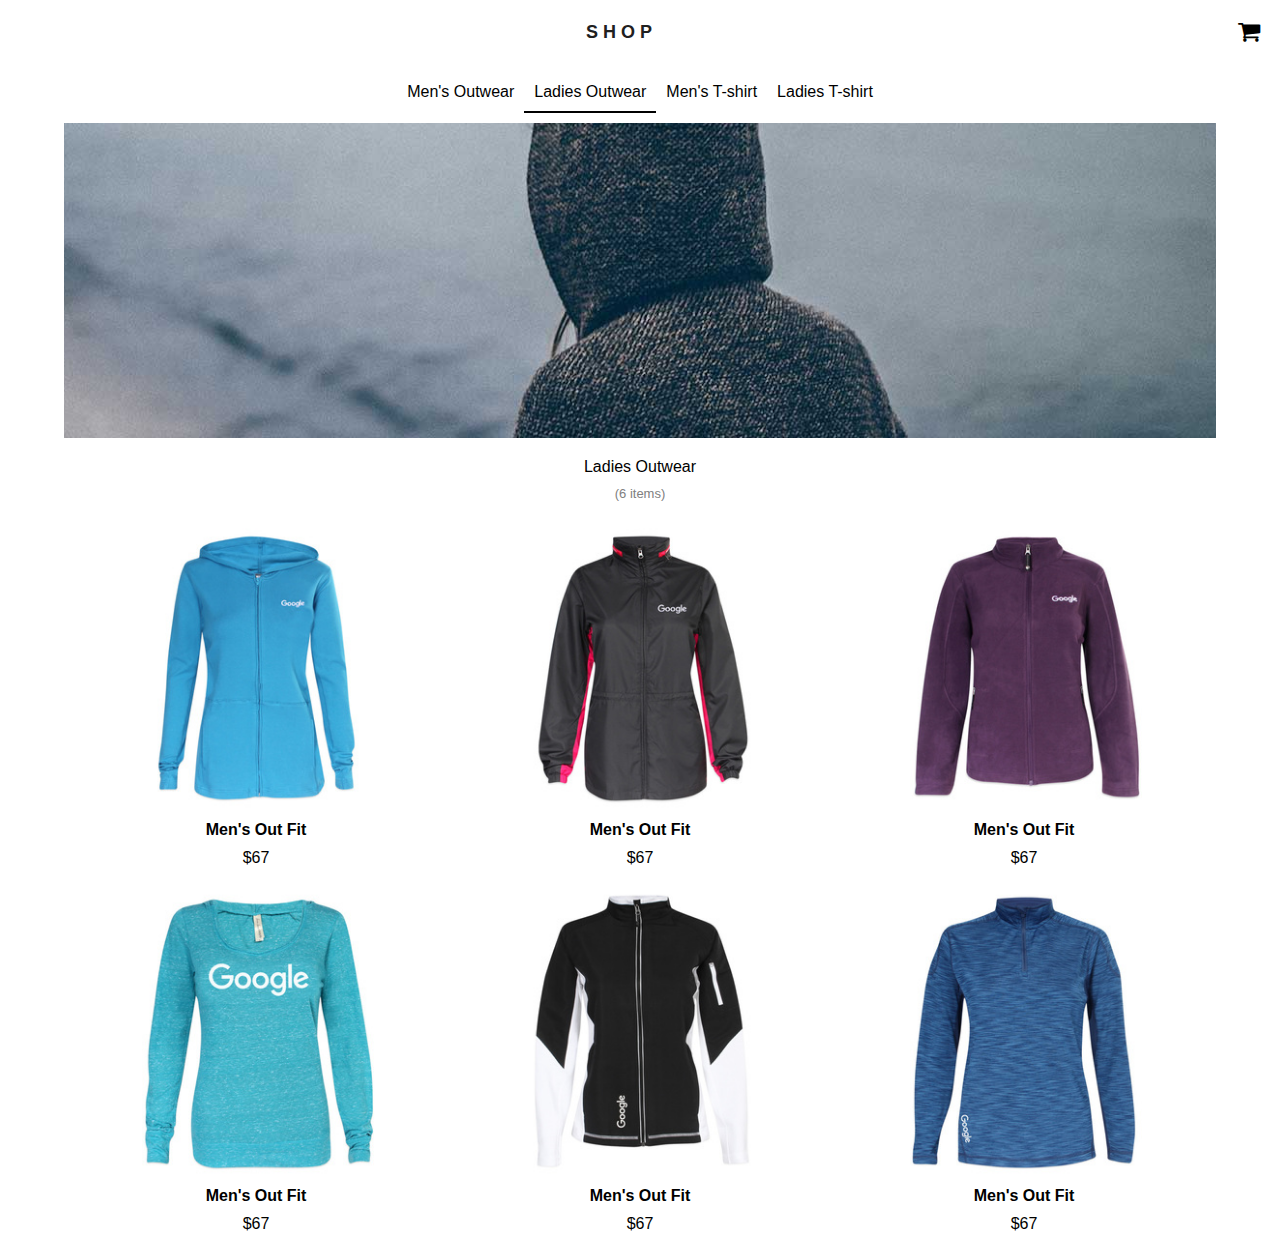
==== Ladies_Outwear.html @ 6f286b20 "all done" ====
<!DOCTYPE html>
<html lang="en">
<head>
    <meta charset="UTF-8">
    <meta name="viewport" content="width=device-width, initial-scale=1.0">
    <title>Document</title>
    <link rel="stylesheet" href="./style.css">
    <link rel="stylesheet" href="https://cdnjs.cloudflare.com/ajax/libs/font-awesome/4.7.0/css/font-awesome.min.css">

</head>
<body>
    <!-- <div class="top-bar">
        <div>
            <nav class="navbar">
                <input type="checkbox" id="menu-toggle">
                <label for="menu-toggle" class="hamburger">
                    <span></span>
                    <span></span>
                    <span></span>
                </label>
                
                <ul class="menu">
                    <li><a href="./Men's_Outwear.html">Men's Outwear</a></li>
                    <li><a href="./Ladies_Outwear.html">Ladies Outwear</a></li>
                    <li><a href="./Men's_T-shirt.html">Men's T-shirt</a></li>
                    <li><a href="./Ladies_T-shirt.html">Ladies T-shirt</a></li>
                </ul>
                <label for="menu-toggle" class="overlay"></label>
            </nav>
        </div>
        <div><a href="./index.html" class="shop">S H O P</a></div>
        <div><i class=" cart fa fa-shopping-cart" style="font-size:24px"></i></div>
    </div> -->

    <div class="top-bar">
        <div>
            <nav class="navbar">
                <input type="checkbox" id="menu-toggle">
                <label for="menu-toggle" class="hamburger">
                    <span></span>
                    <span></span>
                    <span></span>
                </label>
                
                <ul class="menu">
                    <li><a href="./Men's_Outwear.html">Men's Outwear</a></li>
                    <li><a href="./Ladies_Outwear.html">Ladies Outwear</a></li>
                    <li><a href="./Men's_T-shirt.html">Men's T-shirt</a></li>
                    <li><a href="./Ladies_T-shirt.html">Ladies T-shirt</a></li>
                </ul>
                <label for="menu-toggle" class="overlay"></label>
            </nav>
        </div>
        <div><a href="./index.html" class="shop">S H O P</a></div>
        <div><a href="./cart.html" class=" cart fa fa-shopping-cart" style="font-size:24px"></a></div>
    </div>
    
    <div class="nav-bar">
        <a href="./Men's_Outwear.html" class="nav-elements">Men's Outwear</a>
        <a href="./Ladies_Outwear.html" class="nav-elements bottom-line">Ladies Outwear</a>
        <a href="./Men's_T-shirt.html" class="nav-elements">Men's T-shirt</a>
        <a href="./Ladies_T-shirt.html" class="nav-elements">Ladies T-shirt</a>
    </div>

    <div class="product-container main-products">
        <div class="bg-image image1 in-side"></div>
        <div class="title">
            <h2 class="item-title page-2-title">Ladies Outwear</h2>
            <span class="no-of-items">(6 items)</span>
        </div>
        <ul class="products">
            <li class="product">
                <img src="./image/21.jpg" alt="" class="product-image">
                <h4>Men's Out Fit</h4>
                <span>$67</span>
            </li>
            <li class="product">
                <img src="./image/22.jpg" alt="" class="product-image">
                <h4>Men's Out Fit</h4>
                <span>$67</span>
            </li>
            <li class="product">
                <img src="./image/23.jpg" alt="" class="product-image">
                <h4>Men's Out Fit</h4>
                <span>$67</span>
            </li>
            <li class="product">
                <img src="./image/24.jpg" alt="" class="product-image">
                <h4>Men's Out Fit</h4>
                <span>$67</span>
            </li>
            <li class="product">
                <img src="./image/25.jpg" alt="" class="product-image">
                <h4>Men's Out Fit</h4>
                <span>$67</span>
            </li>
            <li class="product">
                <img src="./image/26.jpg" alt="" class="product-image">
                <h4>Men's Out Fit</h4>
                <span>$67</span>
            </li>
        </ul>
    </div>
</body>
</html>
---- style.css ----
*{
    padding: 0px;
    margin: 0px;
    box-sizing: border-box;
    font-family: sans-serif;
    list-style: none;
}

/*  */

.navbar {
    position: relative;
    padding: 10px;
}

/* Hide checkbox */
#menu-toggle {
    display: none;
}

/* Hamburger icon */
.hamburger {
    display: flex;
    flex-direction: column;
    cursor: pointer;
    width: 20px;
}

.hamburger span {
    background: black;
    height: 2px;
    width: 20px;
    margin: 2px 0;
    transition: 0.4s;
}

/* Menu styles */
.menu {
    list-style: none;
    padding: 0;
    margin: 0;
    position: fixed;
    top: 0;
    left: -100%;
    background: white;
    width: 70vw;  /* Menu takes up 70% of the screen */
    height: 100vh;
    transition: left 0.3s ease;
    box-shadow: 5px 0 15px rgba(0, 0, 0, 0.2);
    z-index: 1000;
}

/* Menu items */
.menu li {
    padding: 15px;
}

.menu a {
    color: black;
    text-decoration: none;
    display: block;
}

/* Show menu when checkbox is checked */
#menu-toggle:checked ~ .menu {
    left: 0;
}

/* Hamburger animation
#menu-toggle:checked ~ .hamburger span:nth-child(1) {
    transform: rotate(45deg) translate(5px, 5px);
}

#menu-toggle:checked ~ .hamburger span:nth-child(2) {
    opacity: 0;
}

#menu-toggle:checked ~ .hamburger span:nth-child(3) {
    transform: rotate(-45deg) translate(5px, -5px);
} */

/* Overlay: Covers the remaining 30% */
.overlay {
    position: fixed;
    top: 0;
    left: 0;
    width: 100vw;
    height: 100vh;
    background: rgba(0, 0, 0, 0.5);
    opacity: 0;
    visibility: hidden;
    transition: opacity 0.3s ease;
    z-index: 999;
}

/* Show overlay when menu opens */
#menu-toggle:checked ~ .menu ~ .overlay {
    opacity: 1;
    visibility: visible;
}

/* Clicking overlay should close the menu */
.overlay {
    cursor: pointer;
}


/*  */


.container{
    display: flex;
    flex-direction: column;
}
.svg-image{
    margin-left: 30px;
}
.cart{
    padding-right: 20px;
    text-decoration: none;
    color: black;
}
.top-bar{
    display: flex;
    justify-content: space-between;
    align-items: center;
    height: 7vh;
}

.nav-bar{
    justify-content: center;
    padding: 10px 0px;
    display: none;
}
.nav-elements{
    text-decoration: none;
    color: black;
    padding: 10px;
}

.nav-elements:active{
    border-bottom: 2px solid black;
    background-color: lightgray;
}

.shop{
    text-decoration: none;
    color: rgb(32, 32, 32);
    font-weight: bold;
    font-size: 18px;
    line-height: 20px;
}

.items{
    display: flex;
    flex-direction: column;
    justify-content: center;
    text-align: center;
    margin-bottom: 40px;
    width: 100%;

}

.bg-image{
    height: 27vh;
    background-image: url(./image/mens_outerwear.jpg);
    background-repeat: no-repeat;
    background-size: cover;
    background-position: center;
}

.item-title{
    font-size: 18px;
    margin: 24px 0px;
    font-weight: 400;
}

.a-but{
    text-decoration: none;
    color: black;
    border: 2px solid black;
    padding: 8px 44px;
    width: 300px;
    align-self: center;
    font-size: 15px;
    width: 178px;
}

.image1{
    background-image: url(./image/ladies_outerwear.jpg);
}
.image2{
    background-image: url(./image/mens_tshirts.jpg);
}
.image3{
    background-image: url(./image/ladies_tshirts.jpg);
}

.two-products{
    display: flex;
    flex-direction: row;
    width: 100%;
}

.inside{
    font-size: 12px;
    padding: 8px 22px;
    height: 4vh;
    width: 120px;
}

.text-inside{
    font-size: 15px;
}

.main-products{
    display: flex;
    flex-direction: column;
}
footer{
    display: flex;
    flex-direction: column;
    justify-content: center;
    align-items: center;
    gap: 9px;
}

.foot-div{
    padding: 8px;
    margin-top: 8px;
    margin-left: 100px;
    margin-right: 100px;
    background-color: black;
    color: white;
    text-align: center;
    font-size: 15px;
    width: 125px;
}

.a-foot{
    font-size: 13px;
    color: gray;
}

.in-side{
    display: none;
    margin-bottom: 20px;
}

.title{
    display: flex;
    flex-direction: column;
    justify-content: center;
    align-items: center;
}
.page-2-title{
    font-size: 16px;
    margin: 0px 0px 10px 0px;
}
.no-of-items{
    color: gray;
    font-size: 13px;
    font-weight: 100px;
}


.product{
    display: flex;
    flex-direction: column;
    justify-content: center;
    align-items: center;
    gap: 10px;
}

.product-image{
    margin-top: 20px;
    background-position: center;
    width: 100%; 
    max-width: 190px;
}

.products{
    display: grid;
    grid-template-columns: 1fr 1fr;
}

.product-container{
    display: flex;
    flex-direction: column;
    justify-content: space-between;
}

.anchor-tag{
    text-decoration: none;
    color: black;
}

.product-size{
    width: 100%;
    border: 0px solid;
    background-color: white;
    padding-left: 70px;
    height: 2vh;
    z-index: 0;
}
.select-container{
    position: relative;
    width: 100%;
    padding: 15px;
}
.select-container:active{
    border-bottom: 2px solid black;
}


.lable-product{
    position: absolute;
    top:2vh;
    left: 10px;
    z-index: 1;
    color: gray;
    font-size: small;
}

.product-display-container{
    display: grid;
    grid-template-columns: 1fr;
    justify-items: center;
    gap: 20px;
}

.product-name-h1{
    font-size: large;
    font-weight: 400;
}

.product-price{
    font-size: small;
    color: gray;
}

.product-description{
    font-size: 15px;
}
p{
    color: gray;
    font-size: 15px;
}

.ul-desc{
    color: gray;
    padding: 0px 40px;
}
.ul-desc li{
    list-style: disc;
    font-size: 15px;
}
.feature{
    color: gray;
}
.description-details{
    display: flex;
    flex-direction: column;
    gap: 30px;
    padding: 0px 30px 100px 30px;
}
.foot{
    position: fixed;
    bottom: 0px;
    width: 100%;
    height: 7%;
    z-index: 3;
}

.add-to-cart{
    text-decoration: none;
    text-align: center;
    padding-top: 20px;
    color: white;
    font-size: medium;
    background-color: #172c50;
    width: 100%;
    height: 100%;
}

.back-icon{
    padding-left: 30px;
}

.product-description-image{
    width: 100%;
    max-width: 500px;
    align-self: self-start;
}

.add-to-cart-desk{
    display: none;
    text-decoration: none;
    height: 40px;
    width: 200px;
    padding-top: 10px;
    padding-left: 45px;
    color: black;
}

.checkout{
    padding-top: 20px;
    text-align: center;
    text-decoration: none;
    color: white;
    background-color: #172c50;
    width: 100%;
    height: 100%;
}

.foot-cart-desk{
    display: none;
}

/* .total-price{
    display: flex;
    justify-content: end;
    margin-right: 10px;
    gap: 30px;
    font-size: 18px;
    align-items: center;
    height: 20%;
} */

/* .total-span{
    font-size: smaller;
    font-weight:bold;
} */

.span-gap{
    margin-left: 24px;
}

/* .main-cart-container{
    padding: 10px 24px 48px 24px;
    height: 100%;
} */

/* .checkout-desk{
    display: none;
} */

/* .cart-header{
    display: flex;
    flex-direction: column;
    justify-content: center;
    align-items: center;
    gap: 10px;
} */

/* .cart-header span{
    color: gray;
    font-size: small;
} */
.cart-title{
    font-size: medium;
    font-weight: 100;
}
.checkout-span{
    display: flex;
    flex-direction: column;
    justify-content: center;
    align-items: center;
    padding: 0px 20px 20px 20px;
    gap: 10px;
}

.checkout-title{
    font-size: medium;
    font-weight: 200;
}

.checkout-desc{
    font-size: 12px;
    color: gray;
}

.person-details{
    padding: 0px 24px;
    margin-top: 50px;
    padding-bottom: 100px;
}

.person-details-heading{
    font-size: small;
}

.input-data{
    border-top: 0px;
    border-left: 0px;
    border-right: 0px;
    border-bottom: 1px solid lightgray;
    font-size: medium;
    padding: 10px 0px;
    outline: none;
    width: 100%;
}

.checkout-total-price{
    display: flex;
    justify-content: space-between;
    margin: 5px 0px 10px 0px;
}

.date-of-card{
    display: flex;
}
.first-half{
    display: flex;
    flex-direction: column;
    gap: 30px;
    margin-bottom: 20px;
}
.second-half{
    display: flex;
    flex-direction: column;
    gap: 25px;

}
.state-postal {
    display: flex;
    gap: 10px;
    width: 100%;
}

.state-postal input {
    flex: 1;
    min-width: 0;
}
.month-year-cvv{
    width: 100%;
    display: grid;
    grid-template-columns: 1fr 1fr 1fr;
}
.month-selector{
    border: 0px solid;
    border-bottom: 1px solid lightgray;
    background-color: white;
    width: 100;
    font-size: medium;
    padding: 5px;
}

.lable-name{
    font-size: small;
}

.lable-country{
    display: flex;
    flex-direction: column;gap: 10px;
}

.country-selector{
    border: 0px solid;
    padding: 10px 0px;
    border-bottom: 1px solid lightgray;
    background-color: white;
    font-size: medium;
    outline: none;
}

.add-billing-address{
    display: flex;
    margin: 0px 0px 20px 0px;
    gap: 20px;
}

#hide {
    display: none;
}

.hidden-bill:checked ~ #hide {
    display: block !important;
}

.the-hidden-bill{
    height: 100%;
}

.the-total-price{
    font-size: medium; 
    font-weight: 100;
}

.place-order{
    display: none;
}
/* .cart-item{
    display: flex;
    flex-direction: row;
    margin-bottom: 24px;
    padding-top: 40px;
    padding-right: 15px;
} */

/* .cart-item-image{
    height: 72px;
    width: 72px;
} */

/* .cart-product-details{
    display: flex;
    flex-direction: column;
    width: 100%;
    height: 100%;
    margin-left: 10px;
} */

/* .qty-size-price{
    display: flex;
    justify-content: space-between;
    flex-direction: column;
    gap: 5px;
} */

/* .qty{
    position: relative;
    top: 2px;
    color: gray;
    font-size: small;
    z-index: 1;
} */

/* .qty-select{
    display: flex;
} */

/* .cart-qty{
    border: 0px solid;
    background-color: white;
    padding: 2px 24px 2px 20px;
    display: flex;
    justify-self: start;
} */

/* .span-size{
    color: gray;
    font-size: small;
} */

/* .cart-product-title{
    text-decoration: none;
    color: black;
    font-size: medium;
    width: 172px;
    height: 26px;
    gap: 20px;
} */

/* .title-close{
    display: flex;
    justify-content: space-between;
} */

/* .span-m{
    padding-left: 15px;
} */

/* .close-icon{
    height: 20px;
} */

/* .close-icon1{
    display: none;
} */


.main-cart{
    padding: 10px 24px 48px 24px;
    display: flex;
    flex-direction: column;
    gap: 40px;
}

.cart-title{
    font-size: medium;
    font-weight: 100;
}

.no-items{
    color: gray;
    font-size: small;
}

.cart-title-details{
    display: flex;
    flex-direction: column;
    align-items: center;
}

.cart-description{
    display: flex;
}

.cart-product-image {
    height: 72px;
    width: 72px;
}

.cart-product-description{
    margin-left: 10px;
    display: flex;
    flex-direction: column;
    gap: 5px;
    width: 100%;
}

.cart-product-title{
    font-size: small;
    font-weight: 100;
}

.select-qty{
    border: 0px solid;
    background-color: white;
    padding-left: 35px;
    font-size: medium;
    width: 80px;
}

.title-close-tag{
    display: flex;
    justify-content: space-between;
    align-items: center;
}

.close-icon{
    padding: 5px 5px 0px 5px;
    height: 25px;
}

.close-icon1{
    display: none;
}

.qty{
    color: gray;
    font-size: small;
    position: absolute;
    z-index: 1;
}

.span-size{
    color: gray;
    font-size: small;
    width: 25%;
    text-align: end;
}

.select-size-price{
    display: flex;
    flex-direction: column;
    gap: 5px;
}

.total-price{
    display: flex;
    justify-content: end;
    align-items: center;
    gap: 30px;
}

.total{
    font-size: small;
}

.total-price span{
    font-size: small;
    font-weight: bold;
}

.total-price a{
    display: none;
}

.thank-you{
    display: flex;
    flex-direction: column;
    justify-content: center;
    align-items: center;
}
@media(min-width:360px){
    .select-size-price{
        display: flex;
        justify-content: end;
        flex-direction: row;
        gap: 40px;
    }
    /* .qty-size-price{
        display: flex;
        flex-direction: row;
        justify-content: end;
        height: 72px;
        gap: 20px;
    } */
    /* .size-price-span{
        display: flex;
        justify-content: center;
        align-items: center;
        gap: 20px;
    }
    .qty{
        top: 28px;
    } */
}
@media (min-width:768px){

    .place-order{
        display: inline-block;
        text-decoration: none;
        color: black;
        border: 2px solid black;
        height: 40px;
        width: 200px;
        display: flex;
        justify-content: center;
        align-items: center;
    }

    .total-price a{
        display: inline-block;
    }

    .main-cart{
        padding-top: 80px;
    }
    .close-icon{
        display: none;
    }
    .close-icon1{
        padding: 0px 5px 5px 5px;
        height: 20px;
        display: flex;
    }
    .select-size-price{
        display: flex;
        flex-direction: row;
        justify-content: space-between;
        width: 70%;
        align-items: center;
    }

    .cart-product-description{
        display: flex;
        flex-direction: row;
        justify-content: space-between;
    }

    /* .cart-item-image{
        display: flex;
        align-self: center;
    }     */

    /* .close-icon{
        display: none;
    } */

    /* .cart-item{
        width: 70%;
    } */
    /* .cart-product-title{
        display: flex;
        padding-top: 5px;
        justify-content: start;
        align-self: center;
    } */
    /* .close-icon1{
        display: flex;
        height: 20px;
    } */

    /* .close-to-center{
        display: flex;
        align-items: center;
    } */
    
    /* .cart-product-details{
        padding: 30px;
        display: flex;
        flex-direction: row;
        justify-content: space-between;
        gap: 20px;
    } */
    .bottom-line{
        border-bottom: 2px solid black;
    }
    .bg-image{
        height: 35vh;
    }
    .in-side{
        display: flex;
    }
    .product-image{
        margin-top: 20px;
        background-position: center;
        width: 100%; 
        max-width: 290px;
    }
    .products{
        grid-template-columns: 1fr 1fr 1fr;
    }
    .svg-image {
        display: none !important;
    }
    .nav-bar{
        display: flex;
    }
    .description-details{
        padding: 5%;

    }
    .product-display-container{
        padding-top: 30px;
        display: grid;
        grid-template-columns: 1fr 1fr;
        justify-self: center;
        max-width: 80%;
        gap: 0px;
    }
    .foot{
        display: none;
    }
    .product-name-h1{
        font-size: large;
    }
    .product-price{
        font-size: medium;
    }
    .product-description-image{
        max-width: 100%;
    }
    .navbar{
        display: none;
    }
    .add-to-cart-desk{
        display: flex;
        border: 2px solid black;
    }

    .foot-cart-desk{
        display: contents;
        position: absolute;
        bottom: 0px;
        display: flex;
        justify-content: center;
        width: 100%;
    }
    /* .checkout-desk{
        display: inline-block;
        text-decoration: none;
        color: black;
        padding: 8px 44px;
        border: 2px solid;
    } */
    .person-details{
        display: grid;
        height: 100%;
        grid-template-columns: 1fr 1fr;
        gap: 20px;
    }

    .check-out-page{
        padding-top: 60px;
    }
}

@media (min-width:1000px){

    .main-cart{
        margin: 0px 4%;
    }
    /* .cart-item{
        margin: 0px 40%;
    } */
    .person-details{
        padding-top: 50px;
        gap: 100px;
        margin: 0px 20%;
    }
    .main-products{
        padding: 0px 5vw;
    }
    .description-details{
        margin-left: 100px;
    }
    /* .main-cart-container{
        margin: 0px 3%;
    } */
}

@media (min-width:1200px){
    .main-cart{
        margin: 0px 15%;
    }
}
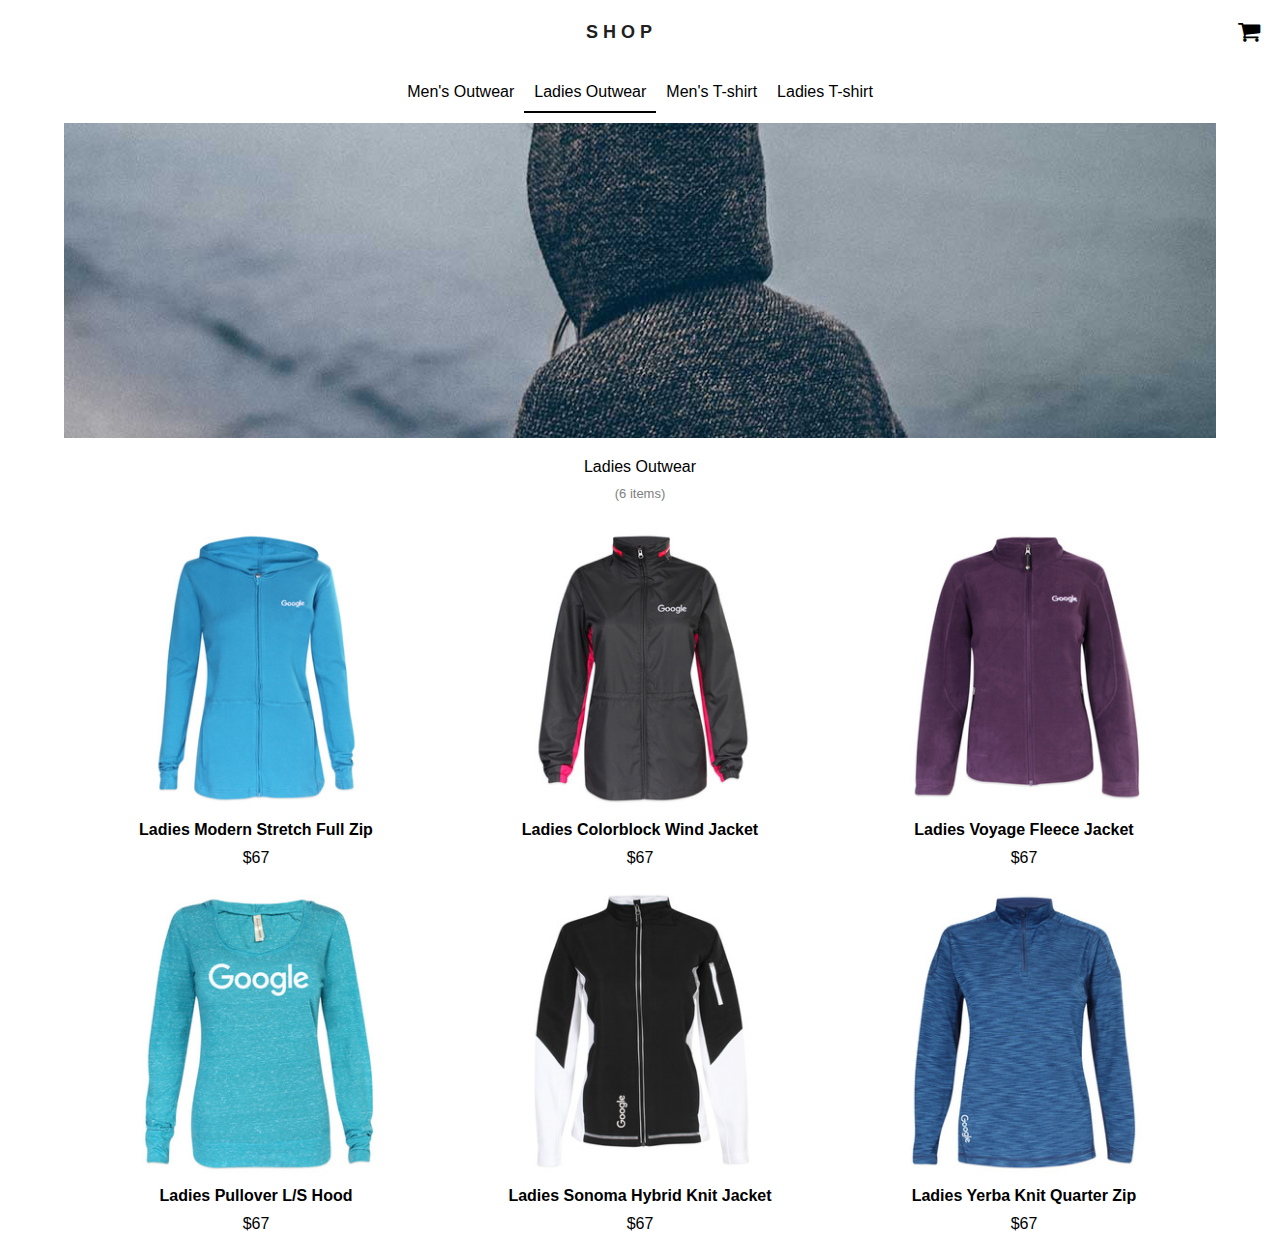
==== commit 7c2c690f: "added all the product page" ====
--- a/Ladies_Outwear.html
+++ b/Ladies_Outwear.html
@@ -69,36 +69,48 @@
             <span class="no-of-items">(6 items)</span>
         </div>
         <ul class="products">
-            <li class="product">
-                <img src="./image/21.jpg" alt="" class="product-image">
-                <h4>Men's Out Fit</h4>
-                <span>$67</span>
-            </li>
-            <li class="product">
-                <img src="./image/22.jpg" alt="" class="product-image">
-                <h4>Men's Out Fit</h4>
-                <span>$67</span>
-            </li>
-            <li class="product">
-                <img src="./image/23.jpg" alt="" class="product-image">
-                <h4>Men's Out Fit</h4>
-                <span>$67</span>
-            </li>
-            <li class="product">
-                <img src="./image/24.jpg" alt="" class="product-image">
-                <h4>Men's Out Fit</h4>
-                <span>$67</span>
-            </li>
-            <li class="product">
-                <img src="./image/25.jpg" alt="" class="product-image">
-                <h4>Men's Out Fit</h4>
-                <span>$67</span>
-            </li>
-            <li class="product">
-                <img src="./image/26.jpg" alt="" class="product-image">
-                <h4>Men's Out Fit</h4>
-                <span>$67</span>
-            </li>
+            <a href="./product_page.html" class="anchor-tag">
+                <li class="product">
+                    <img src="./image/21.jpg" alt="" class="product-image">
+                    <h4>Ladies Modern Stretch Full Zip</h4>
+                    <span>$67</span>
+                </li>
+            </a>
+            <a href="./product_page.html" class="anchor-tag">
+                <li class="product">
+                    <img src="./image/22.jpg" alt="" class="product-image">
+                    <h4>Ladies Colorblock Wind Jacket</h4>
+                    <span>$67</span>
+                </li>
+            </a>
+            <a href="./product_page.html" class="anchor-tag">
+                <li class="product">
+                    <img src="./image/23.jpg" alt="" class="product-image">
+                    <h4>Ladies Voyage Fleece Jacket</h4>
+                    <span>$67</span>
+                </li>
+            </a>
+            <a href="./product_page.html" class="anchor-tag">
+                <li class="product">
+                    <img src="./image/24.jpg" alt="" class="product-image">
+                    <h4>Ladies Pullover L/S Hood</h4>
+                    <span>$67</span>
+                </li>
+            </a>
+            <a href="./product_page.html" class="anchor-tag">
+                <li class="product">
+                    <img src="./image/25.jpg" alt="" class="product-image">
+                    <h4>Ladies Sonoma Hybrid Knit Jacket</h4>
+                    <span>$67</span>
+                </li>
+            </a>
+            <a href="./product_page.html" class="anchor-tag">
+                <li class="product">
+                    <img src="./image/26.jpg" alt="" class="product-image">
+                    <h4>Ladies Yerba Knit Quarter Zip</h4>
+                    <span>$67</span>
+                </li>
+            </a>
         </ul>
     </div>
 </body>
--- a/style.css
+++ b/style.css
@@ -302,6 +302,7 @@
     padding-left: 70px;
     height: 2vh;
     z-index: 0;
+    outline: none;
 }
 .select-container{
     position: relative;
@@ -590,6 +591,9 @@
 .place-order{
     display: none;
 }
+.one-gap{
+    margin: 10px;
+}
 /* .cart-item{
     display: flex;
     flex-direction: row;
@@ -783,6 +787,19 @@
     flex-direction: column;
     justify-content: center;
     align-items: center;
+}
+
+.a-tag{
+    margin: 30px;
+    text-decoration: none;
+    display: flex;
+    justify-self: center;
+    color: black;
+    width: 200px;
+    height: 50px;
+    border: 2px solid;
+    padding-top: 13px;
+    padding-left: 50px;
 }
 @media(min-width:360px){
     .select-size-price{
